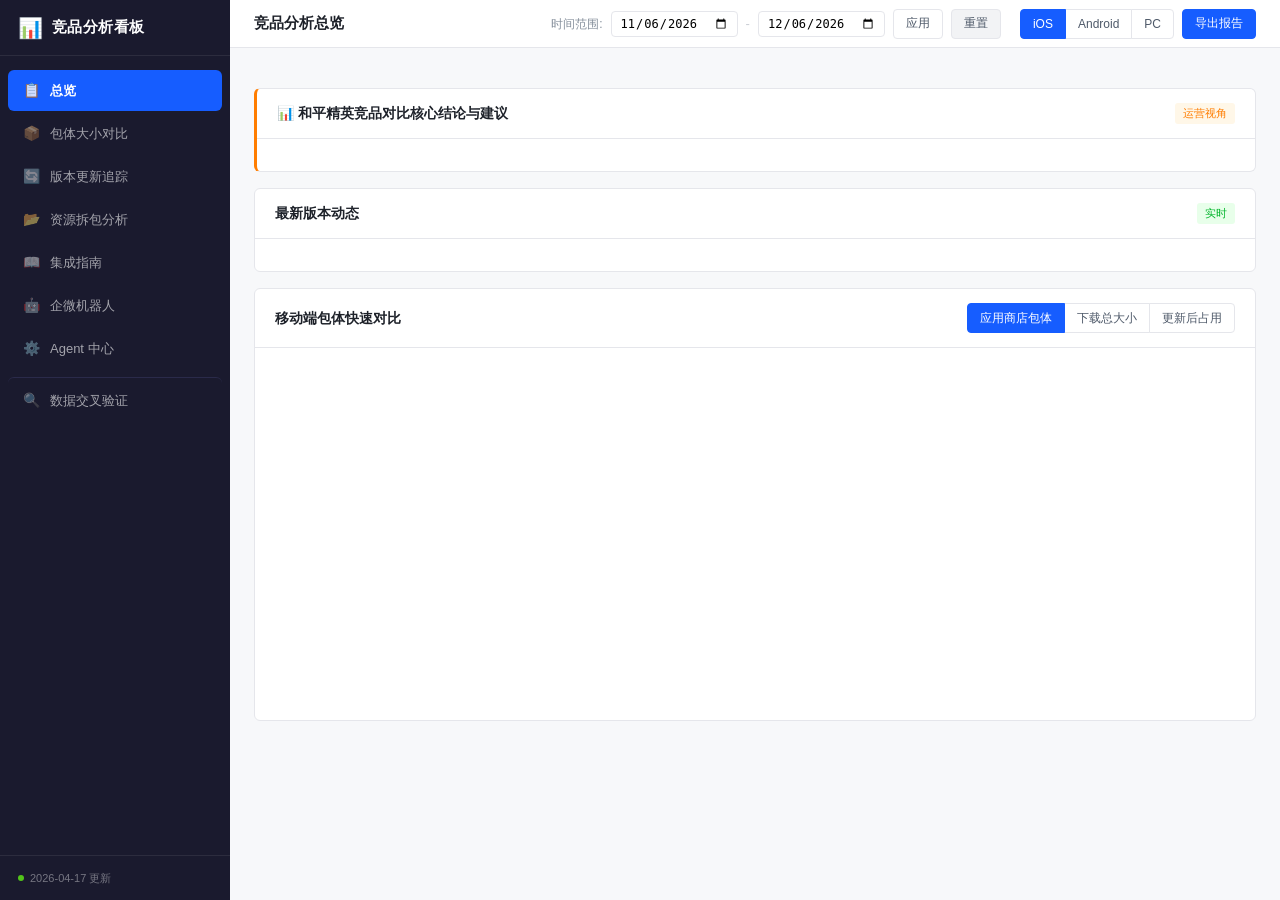
==== dashboard.html @ 41b703c5 "添加备用页面绕过CDN缓存" ====
<!DOCTYPE html>
<html lang="zh-CN">
<head>
  <meta charset="UTF-8">
  <meta name="viewport" content="width=device-width, initial-scale=1.0">
  <title>竞品分析看板 - G-Studio Insight</title>
  <link rel="stylesheet" href="css/style.css">
  <script src="js/chart.umd.min.js"></script>
  <script src="js/chartjs-plugin-datalabels.min.js"></script>
</head>
<body>

<!-- 移动端汉堡菜单按钮 -->
<button class="mobile-menu-btn" id="mobileMenuBtn" aria-label="打开菜单">☰</button>
<div class="mobile-overlay" id="mobileOverlay"></div>

<!-- iOA 验证已禁用- 直接访问模式 -->
<div class="ioa-login-overlay" id="ioaLoginOverlay" style="display:none"></div>

<script>
// iOA 验证已禁用，直接显示看板
(function() {
  document.getElementById('ioaLoginOverlay').style.display = 'none';
  window.handleIOALogout = function() { location.reload(); };
})();
</script>

<aside class="sidebar">
  <div class="sidebar-header"><span class="header-icon">📊</span>竞品分析看板</div>
  <nav class="sidebar-nav" id="sidebarNav">
    <a class="nav-item active" data-section="overview">
      <span class="nav-icon">📋</span>总览
    </a>
    <a class="nav-item" data-section="package-size">
      <span class="nav-icon">📦</span>包体大小对比
    </a>
    <a class="nav-item" data-section="version-updates">
      <span class="nav-icon">🔄</span>版本更新追踪
    </a>
    <!-- 体验服相关模块暂时隐藏 -->
    <a class="nav-item" data-section="test-process" style="display:none">
      <span class="nav-icon">🧪</span>体验服测试流程
    </a>
    <a class="nav-item" data-section="resource-breakdown">
      <span class="nav-icon">📂</span>资源拆包分析
    </a>
    <a class="nav-item" data-section="pk-test-reports" style="display:none">
      <span class="nav-icon">📝</span>和平精英体验服报告
    </a>
    <a class="nav-item" data-section="guide">
      <span class="nav-icon">📖</span>集成指南
    </a>
    <a class="nav-item" data-section="wecom-bot">
      <span class="nav-icon">🤖</span>企微机器人
    </a>
    <a class="nav-item" data-section="agent-panel">
      <span class="nav-icon">⚙️</span>Agent 中心
    </a>
    <a class="nav-item" href="data-verify.html" target="_blank" style="border-top:1px solid #2a2a4a;margin-top:8px;padding-top:12px">
      <span class="nav-icon">🔍</span>数据交叉验证
    </a>
  </nav>
  <div class="sidebar-footer"><span class="dot-live"></span><span id="updateTime">数据加载中</span></div>
</aside>

<div class="main">
  <div class="topbar">
    <div class="topbar-title" id="pageTitle">竞品分析总览</div>
    <div class="topbar-actions">
      <div class="date-filter" id="dateFilter" style="display:flex;align-items:center;gap:8px;margin-right:12px">
        <label style="font-size:12px;color:#86909c">时间范围:</label>
        <input type="date" id="dateStart" style="padding:4px 8px;border:1px solid #e5e6eb;border-radius:4px;font-size:12px">
        <span style="color:#c9cdd4">-</span>
        <input type="date" id="dateEnd" style="padding:4px 8px;border:1px solid #e5e6eb;border-radius:4px;font-size:12px">
        <button class="btn btn-sm" id="btnApplyDate" style="padding:4px 12px;font-size:12px">应用</button>
        <button class="btn btn-sm" id="btnResetDate" style="padding:4px 12px;font-size:12px;background:#f2f3f5;color:#4e5969">重置</button>
      </div>
      <div class="btn-group" id="platformSwitch">
        <button class="btn active" data-p="iOS">iOS</button>
        <button class="btn" data-p="Android">Android</button>
        <button class="btn" data-p="PC">PC</button>
      </div>
      <button class="btn btn-primary" id="btnExport">导出报告</button>
    </div>
  </div>

  <!-- 总览 -->
  <div class="section active" id="sec-overview">
    <div class="stats" id="overviewStats"></div>
    <div class="card card-highlight">
      <div class="card-hd"><h3>📊 和平精英竞品对比核心结论与建议</h3><span class="tag tag-orange">运营视角</span></div>
      <div class="card-bd" id="analysisConclusion"></div>
    </div>
    <div class="card">
      <div class="card-hd"><h3>最新版本动态</h3><span class="tag tag-green">实时</span></div>
      <div class="card-bd" id="timeline"></div>
    </div>
    <div class="card">
      <div class="card-hd">
        <h3>移动端包体快速对比</h3>
        <div class="btn-group" id="overviewChartSwitch">
          <button class="btn active" data-t="appStore">应用商店包体</button>
          <button class="btn" data-t="totalDownload">下载总大小</button>
          <button class="btn" data-t="afterUpdate">更新后占用</button>
        </div>
      </div>
      <div class="card-bd"><div class="chart-box" id="chartOverviewWrap"><canvas id="chartOverview"></canvas></div></div>
    </div>
  </div>

  <!-- 包体大小 -->
  <div class="section" id="sec-package-size">
    <div class="card">
      <div class="card-hd"><h3 id="mobileSizeTitle">iOS 端包体大小对比(GB)</h3></div>
      <div class="card-bd"><div class="chart-box chart-box-lg"><canvas id="chartMobile"></canvas></div></div>
    </div>
    <div class="card">
      <div class="card-hd"><h3>PC 端包体大小对比(GB)</h3></div>
      <div class="card-bd"><div class="chart-box"><canvas id="chartPC"></canvas></div></div>
    </div>
    <div class="card">
      <div class="card-hd"><h3>包体详细数据</h3></div>
      <div class="card-bd no-pad">
        <div style="overflow-x:auto">
          <table class="tbl">
            <thead><tr><th>产品</th><th>版本</th><th>版本号</th><th>平台</th><th>应用商店包体</th><th>自动更新包体</th><th>下载总大小</th><th>系统显示占用</th><th>更新后占用</th></tr></thead>
            <tbody id="pkgTableBody"></tbody>
          </table>
        </div>
      </div>
    </div>
  </div>

  <!-- 版本更新 -->
  <div class="section" id="sec-version-updates">
    <div class="card">
      <div class="card-hd"><h3>版本发布甘特图</h3><span class="tag tag-blue">全产品对比</span></div>
      <div class="card-bd" id="verGanttWrap"></div>
    </div>
    <div class="card">
      <div class="card-hd"><h3>各产品版本更新频率</h3></div>
      <div class="card-bd"><div class="chart-box"><canvas id="chartVerFreq"></canvas></div></div>
    </div>
    <div class="tabs" id="verTabs"></div>
    <div class="card">
      <div class="card-hd"><h3>版本更新详情</h3></div>
      <div class="card-bd" id="verList"></div>
    </div>
  </div>

  <!-- 体验服测试(暂时隐藏) -->
  <div class="section" id="sec-test-process" style="display:none !important">
    <div class="card">
      <div class="card-hd"><h3>各产品体验服/测试安排</h3><span class="tag tag-green">2026年最新</span></div>
      <div class="card-bd"><div class="grid-2" id="testGrid"></div></div>
    </div>
    <div class="card">
      <div class="card-hd"><h3>更新流程对比</h3></div>
      <div class="card-bd"><div class="grid-2" id="flowGrid"></div></div>
    </div>
    <div class="source-footer" id="testSourceFooter"></div>
  </div>

  <!-- 资源拆包 -->
  <div class="section" id="sec-resource-breakdown">
    <div class="tabs" id="resTabs"></div>
    <div class="card-row">
      <div class="card">
        <div class="card-hd"><h3>资源构成占比</h3></div>
        <div class="card-bd"><div class="chart-box"><canvas id="chartPie"></canvas></div></div>
      </div>
      <div class="card">
        <div class="card-hd"><h3>资源大小详情</h3></div>
        <div class="card-bd"><div class="chart-box"><canvas id="chartResBar"></canvas></div></div>
      </div>
    </div>
    <div class="card">
      <div class="card-hd"><h3>资源拆包数据表</h3></div>
      <div class="card-bd no-pad">
        <div style="overflow-x:auto">
          <table class="tbl">
            <thead><tr><th>产品/平台</th><th>资源类型</th><th>大小 (GB)</th><th>占比</th></tr></thead>
            <tbody id="resTableBody"></tbody>
          </table>
        </div>
      </div>
    </div>
    <div class="source-footer">
      <strong>数据来源:</strong>资源拆包数据通过各应用商店下载后在设备端实际测量获取（iOS使用ASTC纹理格式，Android使用ETC2格式，因此同产品不同平台的资源大小存在差异）
      数据刷新周期：双周更新。如需紧急更新，请联系看板管理员。
    </div>
  </div>

  <!-- 和平精英体验服报告(暂时隐藏) -->
  <div class="section" id="sec-pk-test-reports" style="display:none !important">
    <div class="tabs" id="pkReportTabs"></div>
    <div id="pkReportOverview"></div>
    <div class="card">
      <div class="card-hd"><h3>玩法模块评分</h3><span class="tag tag-blue">详细数据</span></div>
      <div class="card-bd" id="pkReportModules"></div>
    </div>
    <div class="card-row">
      <div class="card">
        <div class="card-hd"><h3>模块评分分布</h3></div>
        <div class="card-bd"><div class="chart-box" id="pkChartWrap"><canvas id="chartPkModules"></canvas></div></div>
      </div>
      <div class="card">
        <div class="card-hd"><h3>版本满意度趋势</h3></div>
        <div class="card-bd"><div class="chart-box" id="pkTrendWrap"><canvas id="chartPkTrend"></canvas></div></div>
      </div>
    </div>
    <div class="card">
      <div class="card-hd"><h3>核心发现</h3><span class="tag tag-orange">重点关注</span></div>
      <div class="card-bd" id="pkCoreFindings"></div>
    </div>
    <div class="card">
      <div class="card-hd"><h3>玩家建议</h3><span class="tag tag-green">改进方向</span></div>
      <div class="card-bd" id="pkPlayerSuggestions"></div>
    </div>
    <div class="card">
      <div class="card-hd"><h3>原始报告文件索引</h3><span class="tag tag-purple">引用文件</span></div>
      <div class="card-bd" id="pkFileIndex"></div>
    </div>
  </div>

  <!-- 集成指南 -->
  <div class="section" id="sec-guide">
    <div class="card"><div class="card-hd"><h3>集成指南</h3></div>
      <div class="card-bd" id="guideContent"></div>
    </div>
  </div>

  <!-- 企业微信机器人配置 -->
  <div class="section" id="sec-wecom-bot">
    <div class="card">
      <div class="card-hd"><h3>🤖 企业微信群机器人配置</h3><span class="tag tag-blue">Webhook 推送</span></div>
      <div class="card-bd" id="wecomConfigPanel"></div>
    </div>
    <div class="card">
      <div class="card-hd"><h3>📊 报告预览与手动推送</h3><span class="tag tag-green">即时操作</span></div>
      <div class="card-bd" id="wecomReportPanel"></div>
    </div>
    <div class="card">
      <div class="card-hd"><h3>📋 推送记录</h3></div>
      <div class="card-bd" id="wecomPushLog"></div>
    </div>
  </div>

  <!-- Agent 控制中心 -->
  <div class="section" id="sec-agent-panel">
    <div class="stats" id="agentStats"></div>
    <div class="card">
      <div class="card-hd"><h3>⚙️ Agentic Engine 控制台</h3><span class="tag tag-purple">Autopilot</span></div>
      <div class="card-bd" id="agentControlPanel"></div>
    </div>
    <div class="card">
      <div class="card-hd"><h3>🔔 竞品变更预警</h3><span class="tag tag-red" id="agentAlertCount">0</span></div>
      <div class="card-bd" id="agentAlertPanel"></div>
    </div>
    <div class="card-row">
      <div class="card">
        <div class="card-hd"><h3>📡 采集数据概览</h3><span class="tag tag-blue">App Store + 社区</span></div>
        <div class="card-bd" id="agentCrawlPanel"></div>
      </div>
      <div class="card">
        <div class="card-hd"><h3>🧠 情感分析 & 差异对比</h3><span class="tag tag-green">自动分析</span></div>
        <div class="card-bd" id="agentAnalysisPanel"></div>
      </div>
    </div>
    <div class="card">
      <div class="card-hd"><h3>📋 执行日志</h3></div>
      <div class="card-bd" id="agentLogPanel"></div>
    </div>
  </div>
</div>

<script src="js/data.js?v=20260420a"></script>
<script src="js/app.v2026.js?v=20260420a"></script>
<script>
// 移动端汉堡菜单逻辑
(function() {
  const menuBtn = document.getElementById('mobileMenuBtn');
  const overlay = document.getElementById('mobileOverlay');
  const sidebar = document.querySelector('.sidebar');
  
  function openMenu() {
    sidebar.classList.add('mobile-open');
    overlay.classList.add('active');
    menuBtn.textContent = '☰';
  }
  
  function closeMenu() {
    sidebar.classList.remove('mobile-open');
    overlay.classList.remove('active');
    menuBtn.textContent = '☰';
  }
  
  menuBtn.addEventListener('click', function() {
    if (sidebar.classList.contains('mobile-open')) {
      closeMenu();
    } else {
      openMenu();
    }
  });
  
  overlay.addEventListener('click', closeMenu);
  
  // 点击导航项后自动关闭菜单
  // Vercel deployment trigger 2026-04-17T15:44:00+08:00
  document.querySelectorAll('.nav-item').forEach(function(item) {
    item.addEventListener('click', function() {
      if (window.innerWidth <= 768) {
        closeMenu();
      }
    });
  });
})();
</script>
</body>
</html>
---- css/style.css ----
:root {
  --bg: #f7f8fa;
  --bg-white: #ffffff;
  --text: #1d2129;
  --text-2: #4e5969;
  --text-3: #86909c;
  --border: #e5e6eb;
  --blue: #165dff;
  --blue-light: #e8f3ff;
  --green: #00b42a;
  --green-light: #e8ffea;
  --orange: #ff7d00;
  --orange-light: #fff7e8;
  --red: #f53f3f;
  --red-light: #ffece8;
  --purple: #722ed1;
  --purple-light: #f5e8ff;
  --sidebar-w: 230px;
  --header-h: 48px;
  --radius: 6px;
}

*, *::before, *::after { box-sizing: border-box; margin: 0; padding: 0; }
html { font-size: 13px; }
body {
  font-family: -apple-system, BlinkMacSystemFont, 'PingFang SC', 'Helvetica Neue', 'Microsoft YaHei', sans-serif;
  background: var(--bg);
  color: var(--text);
  line-height: 1.5;
}

/* ===== Sidebar ===== */
.sidebar {
  position: fixed; left: 0; top: 0;
  width: var(--sidebar-w); height: 100vh;
  background: #1a1a2e;
  display: flex; flex-direction: column;
  z-index: 100;
}
.sidebar-header {
  height: 56px;
  display: flex; align-items: center;
  padding: 0 18px;
  font-weight: 700; font-size: 15px;
  color: #fff;
  letter-spacing: 0.5px;
  border-bottom: 1px solid rgba(255,255,255,0.08);
}
.sidebar-header .header-icon { font-size: 20px; margin-right: 8px; }
.sidebar-nav { flex: 1; padding: 12px 8px; overflow-y: auto; }
.nav-item {
  display: flex; align-items: center; gap: 10px;
  padding: 10px 14px; margin: 2px 0;
  border-radius: 6px;
  color: rgba(255,255,255,0.6); text-decoration: none;
  font-size: 13px; cursor: pointer;
  transition: all .2s;
}
.nav-item:hover { background: rgba(255,255,255,0.06); color: rgba(255,255,255,0.85); }
.nav-item.active { background: var(--blue); color: #fff; font-weight: 600; }
.nav-icon { width: 18px; text-align: center; font-size: 14px; opacity: .8; }
.sidebar-footer {
  padding: 14px 18px;
  border-top: 1px solid rgba(255,255,255,0.08);
  font-size: 11px; color: rgba(255,255,255,0.4);
  display: flex; align-items: center; gap: 6px;
}
.dot-live { width: 6px; height: 6px; border-radius: 50%; background: #52c41a; animation: pulse 2s infinite; }
@keyframes pulse { 0%,100%{opacity:1} 50%{opacity:.4} }

/* ===== Main ===== */
.main { margin-left: var(--sidebar-w); min-height: 100vh; }
.topbar {
  height: var(--header-h);
  background: var(--bg-white);
  border-bottom: 1px solid var(--border);
  display: flex; align-items: center; justify-content: space-between;
  padding: 0 24px;
  position: sticky; top: 0; z-index: 50;
}
.topbar-title { font-size: 15px; font-weight: 600; color: var(--text); }
.topbar-actions { display: flex; align-items: center; gap: 8px; }

/* ===== Buttons ===== */
.btn {
  display: inline-flex; align-items: center; gap: 4px;
  padding: 4px 12px; border-radius: 4px;
  font-size: 12px; cursor: pointer;
  border: 1px solid var(--border);
  background: var(--bg-white); color: var(--text-2);
  transition: all .15s; height: 30px;
}
.btn:hover { border-color: var(--blue); color: var(--blue); }
.btn-primary { background: var(--blue); color: #fff; border-color: var(--blue); }
.btn-primary:hover { opacity: 0.85; color: #fff; }
.btn-group { display: flex; }
.btn-group .btn { border-radius: 0; margin-left: -1px; }
.btn-group .btn:first-child { border-radius: 4px 0 0 4px; }
.btn-group .btn:last-child { border-radius: 0 4px 4px 0; }
.btn-group .btn.active { background: var(--blue); color: #fff; border-color: var(--blue); z-index: 1; }

/* ===== Sections ===== */
.section { display: none; padding: 20px 24px; }
.section.active { display: block; }

/* ===== Stats Row (参考DA看板顶部KPI卡片) ===== */
.stats { display: grid; grid-template-columns: repeat(auto-fit, minmax(200px, 1fr)); gap: 12px; margin-bottom: 20px; }
.stat-card {
  background: var(--bg-white); border: 1px solid var(--border);
  border-radius: var(--radius); padding: 16px 20px;
  position: relative; overflow: hidden;
}
.stat-card::after {
  content: ''; position: absolute; top: 0; left: 0;
  width: 3px; height: 100%; background: var(--blue);
}
.stat-card.green::after { background: var(--green); }
.stat-card.orange::after { background: var(--orange); }
.stat-card.red::after { background: var(--red); }
.stat-label { font-size: 12px; color: var(--text-3); margin-bottom: 6px; }
.stat-val { font-size: 24px; font-weight: 700; line-height: 1.2; }
.stat-sub { font-size: 11px; color: var(--text-3); margin-top: 4px; }
.stat-sub .up { color: var(--red); }
.stat-sub .down { color: var(--green); }

/* ===== Card ===== */
.card {
  background: var(--bg-white); border: 1px solid var(--border);
  border-radius: var(--radius); margin-bottom: 16px;
}
.card-hd {
  padding: 14px 20px;
  border-bottom: 1px solid var(--border);
  display: flex; align-items: center; justify-content: space-between;
  flex-wrap: wrap; gap: 8px;
}
.card-hd h3 { font-size: 14px; font-weight: 600; }
.card-bd { padding: 16px 20px; }
.card-bd.no-pad { padding: 0; }
.card-row { display: grid; grid-template-columns: 1fr 1fr; gap: 16px; margin-bottom: 16px; }

/* ===== Chart ===== */
.chart-box { position: relative; height: 340px; }
.chart-box-lg { height: 420px; }
.chart-box-sm { height: 260px; }

/* ===== Table (参考DA看板表格风格) ===== */
.tbl { width: 100%; border-collapse: collapse; font-size: 12px; }
.tbl th {
  text-align: left; padding: 10px 16px;
  background: #fafbfc; color: var(--text-3);
  font-weight: 500; border-bottom: 1px solid var(--border);
  white-space: nowrap; font-size: 11px; text-transform: uppercase; letter-spacing: 0.3px;
}
.tbl td {
  padding: 10px 16px;
  border-bottom: 1px solid #f2f3f5;
}
.tbl tr:hover td { background: #f7f8fa; }
.tbl .em { color: var(--blue); font-weight: 600; }
.tbl-product { display: inline-flex; align-items: center; gap: 8px; }

/* ===== Tags ===== */
.tag {
  display: inline-block; padding: 2px 8px;
  border-radius: 3px; font-size: 11px; font-weight: 500;
}
.tag-blue { background: var(--blue-light); color: var(--blue); }
.tag-green { background: var(--green-light); color: var(--green); }
.tag-orange { background: var(--orange-light); color: var(--orange); }
.tag-red { background: var(--red-light); color: var(--red); }
.tag-purple { background: var(--purple-light); color: var(--purple); }

/* ===== Tabs (游戏选择器) ===== */
.tabs { display: flex; gap: 6px; flex-wrap: wrap; margin-bottom: 14px; }
.tab {
  padding: 6px 14px; border: 1px solid var(--border);
  border-radius: 4px; background: var(--bg-white);
  font-size: 12px; color: var(--text-2); cursor: pointer;
  transition: all .15s;
  display: inline-flex; align-items: center; gap: 6px;
}
.tab:hover { border-color: var(--blue); color: var(--blue); background: var(--blue-light); }
.tab.active { background: var(--blue); color: #fff; border-color: var(--blue); }
.tab.active .game-logo { filter: brightness(10); }

/* ===== Game Logo ===== */
.game-logo { width: 20px; height: 20px; border-radius: 4px; vertical-align: middle; flex-shrink: 0; object-fit: cover; }
.game-logo-sm { width: 16px; height: 16px; }
.game-logo-lg { width: 28px; height: 28px; }
.game-logo-xl { width: 36px; height: 36px; }
.game-logo-fallback {
  display: inline-flex; align-items: center; justify-content: center;
  border-radius: 4px; color: #fff; font-weight: 700;
  vertical-align: middle; flex-shrink: 0; line-height: 1;
}

/* ===== Analysis (总览结论) ===== */
.card-highlight { border-left: 3px solid var(--orange); }
.analysis-grid { display: grid; grid-template-columns: 1fr 1fr; gap: 14px; }
.analysis-block { border-radius: var(--radius); padding: 16px; }
.analysis-danger { background: #fff5f5; border: 1px solid #fde2e2; }
.analysis-warning { background: #fffbe6; border: 1px solid #fff1b8; }
.analysis-info { background: #e8f7ff; border: 1px solid #bae0ff; }
.analysis-success { background: #f0fff4; border: 1px solid #b7eb8f; }
.analysis-header { display: flex; align-items: center; gap: 6px; margin-bottom: 10px; }
.analysis-header h4 { font-size: 13px; font-weight: 600; }
.analysis-icon { font-size: 16px; }
.analysis-body ul { list-style: none; padding: 0; }
.analysis-body li { font-size: 12px; color: var(--text-2); line-height: 1.8; padding: 3px 0 3px 14px; position: relative; }
.analysis-body li::before { content: "•"; position: absolute; left: 0; color: var(--text-3); }
.analysis-body li.highlight { background: rgba(255,255,255,.7); border-radius: 4px; padding: 8px 12px 8px 24px; margin-top: 6px; font-weight: 500; color: var(--text); border-left: 2px solid var(--blue); }
.analysis-body li.highlight::before { left: 12px; color: var(--blue); }

/* ===== Timeline (版本动态，使用竖线时间轴) ===== */
.tl-list { position: relative; padding-left: 24px; }
.tl-list::before {
  content: ''; position: absolute; left: 10px; top: 8px; bottom: 8px;
  width: 2px; background: var(--border);
}
.tl-item {
  position: relative; padding: 12px 0 12px 16px;
}
.tl-item::before {
  content: ''; position: absolute; left: -18px; top: 18px;
  width: 10px; height: 10px; border-radius: 50%;
  background: var(--blue); border: 2px solid #fff;
  box-shadow: 0 0 0 2px var(--border);
}
.tl-item:first-child::before { background: var(--red); box-shadow: 0 0 0 2px var(--red-light); }
.tl-item-inner {
  display: flex; gap: 12px; align-items: flex-start;
  background: var(--bg-white); border: 1px solid var(--border);
  border-radius: var(--radius); padding: 12px 16px;
  transition: box-shadow .15s;
}
.tl-item-inner:hover { box-shadow: 0 2px 8px rgba(0,0,0,.06); }
.tl-logo { flex-shrink: 0; }
.tl-body { flex: 1; min-width: 0; }
.tl-head { display: flex; align-items: center; gap: 8px; margin-bottom: 4px; flex-wrap: wrap; }
.tl-product { font-weight: 600; font-size: 13px; }
.tl-ver { font-size: 11px; color: var(--text-3); background: var(--bg); padding: 1px 6px; border-radius: 3px; }
.tl-date { font-size: 11px; color: var(--text-3); margin-left: auto; }
.tl-desc { font-size: 12px; color: var(--text-2); margin-bottom: 4px; }
.tl-tags { display: flex; flex-wrap: wrap; gap: 4px; margin-top: 4px; }

/* ===== Test Cards ===== */
.grid-2 { display: grid; grid-template-columns: repeat(auto-fill, minmax(360px, 1fr)); gap: 12px; }
.test-card {
  border: 1px solid var(--border); border-radius: var(--radius);
  padding: 16px; background: #fafbfc;
}
.test-card-title { font-weight: 600; font-size: 13px; margin-bottom: 10px; display: flex; align-items: center; gap: 8px; }
.test-card-title .cdot { width: 8px; height: 8px; border-radius: 50%; }
.test-row {
  display: flex; gap: 10px; align-items: flex-start;
  padding: 8px 0; border-bottom: 1px solid #eee;
  font-size: 12px; color: var(--text-2); line-height: 1.6;
}
.test-row:last-child { border: none; }

/* ===== Flow Cards ===== */
.flow-card {
  border: 1px solid var(--border); border-radius: var(--radius);
  padding: 16px; background: #fafbfc;
}
.flow-title { font-weight: 600; font-size: 13px; margin-bottom: 10px; display: flex; align-items: center; gap: 8px; }
.flow-step {
  display: flex; gap: 10px; align-items: flex-start;
  padding: 6px 0; font-size: 12px; color: var(--text-2);
}
.flow-num {
  width: 20px; height: 20px; border-radius: 50%;
  background: var(--blue); color: #fff;
  display: flex; align-items: center; justify-content: center;
  font-size: 11px; font-weight: 600; flex-shrink: 0;
}

/* ===== Version list ===== */
.ver-item {
  display: flex; gap: 12px; padding: 12px 16px; align-items: center;
  border: 1px solid var(--border); border-radius: var(--radius);
  margin-bottom: 8px; background: #fafbfc;
  transition: box-shadow .15s;
}
.ver-item:hover { box-shadow: 0 2px 8px rgba(0,0,0,.04); }
.ver-logo { flex-shrink: 0; }
.ver-badge { font-size: 11px; font-weight: 600; padding: 3px 10px; border-radius: 4px; white-space: nowrap; height: fit-content; }
.ver-name { font-weight: 600; font-size: 13px; }
.ver-meta { font-size: 11px; color: var(--text-3); }

/* ===== Live Test Data ===== */
.live-header { margin-bottom: 12px; display: flex; align-items: center; gap: 8px; }
.live-grid { display: grid; grid-template-columns: repeat(auto-fill, minmax(320px, 1fr)); gap: 10px; margin-bottom: 12px; }
.live-card { background: #fafbfc; border: 1px solid var(--border); border-radius: var(--radius); padding: 14px; }
.live-card-hd { display: flex; align-items: center; gap: 8px; margin-bottom: 8px; font-size: 13px; }
.live-card-links { font-size: 12px; }
.live-link-row { display: flex; align-items: center; gap: 6px; padding: 3px 0; }
.live-link-row a { color: var(--blue); text-decoration: none; word-break: break-all; font-size: 11px; }
.live-link-row a:hover { text-decoration: underline; }
.live-status { margin-top: 6px; font-size: 11px; color: var(--text-3); }
.live-note { background: #f7f8fa; border: 1px solid var(--border); border-radius: var(--radius); padding: 10px 14px; font-size: 12px; color: var(--text-2); line-height: 1.7; }
.live-note code { background: var(--blue-light); color: var(--blue); padding: 1px 4px; border-radius: 3px; font-size: 11px; }
.loading-hint { text-align: center; color: var(--text-3); padding: 20px; font-size: 13px; }

/* ===== Data Source Note ===== */
.data-source-note { font-size: 12px; color: var(--text-2); line-height: 1.7; }
.data-source-note code { background: var(--blue-light); color: var(--blue); padding: 1px 4px; border-radius: 3px; font-size: 11px; }
.source-footer { margin-top: 16px; padding: 12px 16px; background: #f7f8fa; border: 1px solid var(--border); border-radius: var(--radius); font-size: 11px; color: var(--text-3); line-height: 1.7; }
.source-footer a { color: var(--blue); text-decoration: none; }
.source-footer a:hover { text-decoration: underline; }

/* ===== Guide ===== */
.guide-section { margin-bottom: 28px; }
.guide-section h4 { font-size: 14px; font-weight: 600; margin-bottom: 12px; padding-bottom: 6px; border-bottom: 2px solid var(--blue); display: inline-block; }
.guide-step {
  display: flex; gap: 12px; align-items: flex-start;
  padding: 12px; border: 1px solid var(--border);
  border-radius: var(--radius); margin-bottom: 8px; background: #fafbfc;
}
.step-n {
  width: 28px; height: 28px; border-radius: 50%;
  background: var(--blue); color: #fff;
  display: flex; align-items: center; justify-content: center;
  font-weight: 700; font-size: 13px; flex-shrink: 0;
}
.step-body h5 { font-size: 13px; margin-bottom: 4px; }
.step-body p { font-size: 12px; color: var(--text-2); line-height: 1.7; }
.step-body code { background: var(--blue-light); color: var(--blue); padding: 1px 4px; border-radius: 3px; font-size: 11px; }
.guide-features { display: grid; grid-template-columns: repeat(auto-fit, minmax(180px, 1fr)); gap: 10px; }
.feat-card {
  padding: 14px; border: 1px solid var(--border);
  border-radius: var(--radius); text-align: center; background: #fafbfc;
}
.feat-card .ico { font-size: 26px; margin-bottom: 6px; }
.feat-card h5 { font-size: 13px; margin-bottom: 4px; }
.feat-card p { font-size: 11px; color: var(--text-2); }
pre.code-block {
  background: #f7f8fa; border: 1px solid var(--border);
  border-radius: var(--radius); padding: 14px; font-size: 12px;
  line-height: 1.7; overflow-x: auto; color: var(--text-2);
}

/* ===== Version Chart (甘特图风格) ===== */
.ver-gantt { overflow-x: auto; }
.ver-gantt-table { width: 100%; border-collapse: collapse; min-width: 800px; }
.ver-gantt-table th { padding: 6px 8px; font-size: 11px; color: var(--text-3); font-weight: 500; background: #fafbfc; border-bottom: 1px solid var(--border); text-align: center; }
.ver-gantt-table td { padding: 8px; border-bottom: 1px solid #f2f3f5; font-size: 12px; }
.ver-gantt-table .game-cell { white-space: nowrap; display: flex; align-items: center; gap: 6px; font-weight: 500; }
.ver-dot {
  display: inline-flex; align-items: center; justify-content: center;
  padding: 2px 8px; border-radius: 3px; font-size: 10px; font-weight: 600;
  color: #fff; white-space: nowrap; cursor: default;
  transition: transform .15s;
}
.ver-dot:hover { transform: scale(1.08); }
.ver-dot-empty { background: transparent; }

/* ===== Mobile Menu Button ===== */
.mobile-menu-btn {
  display: none;
  position: fixed;
  top: 8px; left: 8px;
  z-index: 200;
  width: 40px; height: 40px;
  border: none; border-radius: 8px;
  background: #1a1a2e;
  color: #fff;
  font-size: 20px;
  cursor: pointer;
  box-shadow: 0 2px 8px rgba(0,0,0,0.3);
  align-items: center; justify-content: center;
  transition: transform .2s;
}
.mobile-menu-btn:active { transform: scale(0.92); }

.mobile-overlay {
  display: none;
  position: fixed; top: 0; left: 0; right: 0; bottom: 0;
  background: rgba(0,0,0,0.5);
  z-index: 99;
  opacity: 0;
  transition: opacity .3s;
}
.mobile-overlay.active { display: block; opacity: 1; }

/* ===== Responsive ===== */
@media (max-width: 768px) {
  .mobile-menu-btn { display: flex; }
  .sidebar {
    display: flex !important;
    transform: translateX(-100%);
    transition: transform .3s ease;
    z-index: 150;
  }
  .sidebar.mobile-open { transform: translateX(0); }
  .main { margin-left: 0; }
  .topbar {
    flex-direction: column;
    align-items: flex-start;
    padding: 12px 12px 8px 56px;
    gap: 8px;
    min-height: auto;
  }
  .topbar-title { font-size: 15px; }
  .topbar-actions {
    width: 100%;
    flex-wrap: wrap;
    gap: 6px;
    justify-content: flex-start;
    padding-left: 0;
  }
  .date-filter {
    width: 100%;
    flex-wrap: wrap !important;
    gap: 4px !important;
    margin-right: 0 !important;
  }
  .date-filter input[type="date"] {
    flex: 1; min-width: 100px;
    font-size: 11px !important; padding: 3px 4px !important;
  }
  .date-filter label { display: none; }
  .btn-group { flex-wrap: wrap; }
  .btn-group .btn { font-size: 11px; padding: 4px 8px; }
  #btnExport { font-size: 11px; padding: 4px 10px; }
  .card-row { grid-template-columns: 1fr; }
  .grid-2 { grid-template-columns: 1fr; }
  .analysis-grid { grid-template-columns: 1fr; }
  .live-grid { grid-template-columns: 1fr; }
  .stats { grid-template-columns: 1fr 1fr; gap: 8px; }
  .chart-box, .chart-box-lg { min-height: 200px; max-height: 300px; }
  .tbl { font-size: 11px; }
  .tbl th, .tbl td { padding: 6px 8px; white-space: nowrap; }
  .card { margin-bottom: 10px; }
  .card-hd { flex-direction: column; align-items: flex-start; gap: 4px; }
  .card-hd h3 { font-size: 13px; }
  .ver-gantt { overflow-x: auto; }
  .section { padding: 8px; }
}

::-webkit-scrollbar { width: 5px; height: 5px; }
::-webkit-scrollbar-thumb { background: #d0d0d0; border-radius: 3px; }
::-webkit-scrollbar-thumb:hover { background: #b0b0b0; }

/* ===== iOA Login Overlay ===== */
.ioa-login-overlay {
  position: fixed; top: 0; left: 0; right: 0; bottom: 0;
  background: linear-gradient(135deg, #1a1a2e 0%, #16213e 50%, #0f3460 100%);
  display: flex; align-items: center; justify-content: center;
  z-index: 9999;
}
.ioa-login-card {
  background: #fff; border-radius: 12px;
  padding: 40px 36px; width: 460px; max-width: 90vw;
  box-shadow: 0 20px 60px rgba(0,0,0,0.3);
  text-align: center;
}
.ioa-logo { margin-bottom: 16px; }
.ioa-title { font-size: 22px; font-weight: 700; color: #1d2129; margin-bottom: 4px; }
.ioa-subtitle { font-size: 13px; color: #86909c; margin-bottom: 24px; }

/* 自动检测状态 */
.ioa-auto-detect { padding: 30px 0 10px; }
.ioa-detect-spinner {
  width: 40px; height: 40px; border: 3px solid #e5e6eb;
  border-top-color: #165dff; border-radius: 50%;
  animation: spin 0.8s linear infinite;
  margin: 0 auto 16px;
}
.ioa-detect-text { font-size: 14px; color: #1d2129; font-weight: 500; margin-bottom: 4px; }
.ioa-detect-sub { font-size: 12px; color: #86909c; }

/* 一键快速登录 */
.ioa-quick-login { padding: 10px 0; }
.ioa-user-avatar {
  width: 56px; height: 56px; border-radius: 50%;
  background: linear-gradient(135deg, #165dff, #722ed1);
  color: #fff; font-size: 24px; font-weight: 700;
  display: flex; align-items: center; justify-content: center;
  margin: 0 auto 12px;
  box-shadow: 0 4px 12px rgba(22,93,255,0.3);
}
.ioa-detected-name { font-size: 14px; color: #1d2129; margin-bottom: 4px; }
.ioa-detected-name strong { color: #165dff; }
.ioa-detected-dept { font-size: 11px; color: #86909c; margin-bottom: 16px; line-height: 1.6; }
.ioa-btn-quick {
  background: linear-gradient(135deg, #165dff, #0e4bd6);
  padding: 13px; font-size: 15px;
  box-shadow: 0 4px 14px rgba(22,93,255,0.35);
}
.ioa-btn-quick:hover {
  background: linear-gradient(135deg, #0e4bd6, #0a3bab);
  box-shadow: 0 6px 20px rgba(22,93,255,0.45);
  transform: translateY(-1px);
}
.ioa-org-badge {
  margin-top: 14px; padding: 8px 14px;
  border-radius: 6px; font-size: 12px;
  display: flex; align-items: center; gap: 6px;
  justify-content: center;
}
.ioa-org-badge.ioa-org-pass { background: #f0fff4; color: #00b42a; border: 1px solid #b7eb8f; }
.ioa-org-badge.ioa-org-fail { background: #fff5f5; color: #f53f3f; border: 1px solid #fde2e2; }
.ioa-org-check { font-size: 14px; font-weight: 700; }
.ioa-org-x { font-size: 14px; font-weight: 700; }

/* 手动登录降级 */
.ioa-fallback-hint {
  font-size: 12px; color: #ff7d00; background: #fff7e8;
  border: 1px solid #ffe1a8; border-radius: 6px;
  padding: 8px 12px; margin-bottom: 16px; text-align: left;
}
.ioa-field { text-align: left; margin-bottom: 16px; }
.ioa-field label { display: block; font-size: 12px; color: #4e5969; margin-bottom: 6px; font-weight: 500; }
.ioa-field input {
  width: 100%; padding: 10px 14px; border: 1px solid #e5e6eb;
  border-radius: 6px; font-size: 13px; color: #1d2129;
  transition: border-color .2s;
  outline: none; box-sizing: border-box;
}
.ioa-field input:focus { border-color: #165dff; box-shadow: 0 0 0 3px rgba(22,93,255,0.1); }
.ioa-field input::placeholder { color: #c9cdd4; }
.ioa-error { color: #f53f3f; font-size: 12px; min-height: 18px; margin-bottom: 8px; text-align: left; }
.ioa-btn {
  width: 100%; padding: 11px; border: none; border-radius: 6px;
  background: #165dff; color: #fff; font-size: 14px; font-weight: 600;
  cursor: pointer; transition: all .2s;
  display: flex; align-items: center; justify-content: center; gap: 8px;
}
.ioa-btn:hover { background: #0e4bd6; }
.ioa-btn:active { background: #0a3bab; }
.ioa-btn-link {
  background: none; border: none; color: #165dff; cursor: pointer;
  font-size: 12px; padding: 8px; margin-top: 8px;
  text-decoration: underline; width: 100%;
}
.ioa-btn-link:hover { color: #0e4bd6; }
.ioa-spinner {
  width: 16px; height: 16px; border: 2px solid rgba(255,255,255,0.3);
  border-top-color: #fff; border-radius: 50%;
  animation: spin 0.6s linear infinite;
}
@keyframes spin { to { transform: rotate(360deg); } }

/* 权限拒绝 */
.ioa-denied { padding: 10px 0; }
.ioa-denied-icon { font-size: 48px; margin-bottom: 12px; }
.ioa-denied h3 { font-size: 16px; color: #f53f3f; margin-bottom: 8px; }
.ioa-denied-msg { font-size: 13px; color: #4e5969; margin-bottom: 16px; }
.ioa-denied-detail { text-align: left; }
.ioa-org-table { width: 100%; border-collapse: collapse; font-size: 12px; }
.ioa-org-table th {
  text-align: left; padding: 6px 10px; background: #fafbfc;
  color: #86909c; font-weight: 500; border-bottom: 1px solid #e5e6eb;
  font-size: 11px;
}
.ioa-org-table td {
  padding: 6px 10px; border-bottom: 1px solid #f2f3f5; font-size: 12px;
}

/* 提示区域 */
.ioa-hint {
  margin-top: 20px; padding: 14px; background: #f7f8fa;
  border-radius: 6px; text-align: left;
}
.ioa-hint p { font-size: 11px; color: #86909c; line-height: 1.8; margin: 0; }
.ioa-hint code {
  background: #e8f3ff; color: #165dff; padding: 1px 6px;
  border-radius: 3px; font-size: 11px; font-family: monospace;
}

/* 成功状态 */
.ioa-success { padding: 30px 0; }
.ioa-check {
  width: 60px; height: 60px; border-radius: 50%;
  background: #00b42a; color: #fff; font-size: 30px;
  display: flex; align-items: center; justify-content: center;
  margin: 0 auto 16px;
  animation: scaleIn 0.3s ease;
}
@keyframes scaleIn { from { transform: scale(0); } to { transform: scale(1); } }
.ioa-success p { font-size: 14px; color: #4e5969; }

/* ===== 和平精英体验服报告 ===== */
.pk-report-stats { margin-bottom: 16px; }
.pk-score-max { font-size: 14px; color: var(--text-3); font-weight: 400; }
.pk-trend-val { font-size: 16px; }
.pk-sample-val { font-size: 22px; }

.pk-module-grid {
  display: grid;
  grid-template-columns: repeat(auto-fill, minmax(320px, 1fr));
  gap: 10px;
}
.pk-module-card {
  border: 1px solid var(--border);
  border-radius: var(--radius);
  padding: 14px;
  background: #fafbfc;
  transition: box-shadow .15s;
}
.pk-module-card:hover { box-shadow: 0 2px 8px rgba(0,0,0,.06); }
.pk-module-head {
  display: flex;
  justify-content: space-between;
  align-items: center;
  margin-bottom: 8px;
}
.pk-module-name { font-size: 13px; font-weight: 600; color: var(--text); }
.pk-module-score { font-size: 18px; font-weight: 700; }
.pk-module-bar-wrap {
  height: 6px;
  background: #f2f3f5;
  border-radius: 3px;
  overflow: hidden;
  margin-bottom: 8px;
}
.pk-module-bar {
  height: 100%;
  border-radius: 3px;
  transition: width .4s ease;
}
.pk-module-meta {
  display: flex;
  gap: 10px;
  margin-bottom: 6px;
}
.pk-module-sat {
  font-size: 11px;
  color: var(--text-3);
  background: var(--bg);
  padding: 2px 8px;
  border-radius: 3px;
}
.pk-module-highlight {
  font-size: 11px;
  color: var(--text-2);
  line-height: 1.6;
}

/* Findings */
.pk-findings-list { display: flex; flex-direction: column; gap: 8px; }
.pk-finding-item {
  display: flex;
  gap: 10px;
  align-items: flex-start;
  padding: 10px 14px;
  border-radius: var(--radius);
  background: #fafbfc;
  border: 1px solid var(--border);
  font-size: 12px;
  color: var(--text-2);
  line-height: 1.7;
}
.pk-finding-warn { background: #fff7e8; border-color: #ffe1a8; }
.pk-finding-num {
  min-width: 22px; height: 22px;
  border-radius: 50%;
  background: var(--blue);
  color: #fff;
  display: flex;
  align-items: center;
  justify-content: center;
  font-size: 11px;
  font-weight: 600;
  flex-shrink: 0;
}
.pk-finding-warn .pk-finding-num { background: var(--orange); }
.pk-finding-text { flex: 1; }

/* Suggestions */
.pk-suggest-list { display: flex; flex-direction: column; gap: 8px; }
.pk-suggest-item {
  display: flex;
  gap: 10px;
  align-items: flex-start;
  padding: 10px 14px;
  border-radius: var(--radius);
  background: #f0fff4;
  border: 1px solid #b7eb8f;
  font-size: 12px;
  color: var(--text-2);
  line-height: 1.7;
}
.pk-suggest-icon { font-size: 16px; flex-shrink: 0; }
.pk-suggest-text { flex: 1; }

/* File Index */
.pk-file-list { display: flex; flex-direction: column; gap: 6px; }
.pk-file-item {
  display: flex;
  gap: 10px;
  align-items: center;
  padding: 10px 14px;
  border-radius: var(--radius);
  background: #fafbfc;
  border: 1px solid var(--border);
  transition: background .15s;
}
.pk-file-item:hover { background: var(--blue-light); }
.pk-file-icon { font-size: 16px; flex-shrink: 0; }
.pk-file-info { display: flex; flex-direction: column; gap: 2px; min-width: 0; }
.pk-file-name { font-size: 13px; font-weight: 600; color: var(--text); }
.pk-file-path { font-size: 11px; color: var(--text-3); word-break: break-all; }

@media (max-width: 768px) {
  .pk-module-grid { grid-template-columns: 1fr; }
}

/* ===== 自动刷新指示器 ===== */
.auto-refresh-badge {
  display: inline-flex;
  align-items: center;
  gap: 4px;
  margin-left: auto;
  font-size: 10px;
  color: rgba(255,255,255,0.45);
  padding: 2px 8px;
  border-radius: 3px;
  background: rgba(255,255,255,0.06);
  cursor: default;
}
.dot-refresh {
  width: 6px; height: 6px;
  border-radius: 50%;
  background: #52c41a;
  animation: pulse 2s infinite;
}

/* 数据更新 Toast */
.refresh-toast {
  position: fixed;
  top: 20px;
  left: 50%;
  transform: translateX(-50%) translateY(-60px);
  background: #1a1a2e;
  color: #fff;
  padding: 12px 24px;
  border-radius: 8px;
  font-size: 13px;
  font-weight: 500;
  display: flex;
  align-items: center;
  gap: 8px;
  box-shadow: 0 8px 24px rgba(0,0,0,0.3);
  z-index: 10000;
  opacity: 0;
  transition: all 0.4s cubic-bezier(0.34, 1.56, 0.64, 1);
}
.refresh-toast.show {
  transform: translateX(-50%) translateY(0);
  opacity: 1;
}
.refresh-toast-icon { font-size: 16px; animation: spin 1s linear infinite; }

/* ===== 企业微信机器人配置页 ===== */
.wc-notice { display: flex; gap: 12px; padding: 16px; border-radius: var(--radius); align-items: flex-start; }
.wc-notice-warn { background: #fff7e8; border: 1px solid #ffe1a8; }
.wc-notice-err { background: #fff5f5; border: 1px solid #ffccc7; }
.wc-notice-icon { font-size: 20px; flex-shrink: 0; }
.wc-notice p { font-size: 12px; color: var(--text-2); margin-top: 4px; }

.wc-status-bar {
  display: flex; align-items: center; justify-content: space-between;
  padding: 14px 16px; background: #fafbfc; border-radius: var(--radius);
  border: 1px solid var(--border); margin-bottom: 16px; flex-wrap: wrap; gap: 10px;
}
.wc-status { display: flex; align-items: center; gap: 6px; font-size: 13px; font-weight: 600; }
.wc-status-dot { width: 8px; height: 8px; border-radius: 50%; }
.wc-status-on .wc-status-dot { background: #52c41a; box-shadow: 0 0 6px rgba(82,196,26,0.4); }
.wc-status-off .wc-status-dot { background: #d9d9d9; }
.wc-status-on { color: #52c41a; }
.wc-status-off { color: #999; }
.wc-meta { display: flex; gap: 16px; font-size: 11px; color: var(--text-3); flex-wrap: wrap; }
.wc-meta strong { color: var(--text); }

.wc-section { margin-bottom: 20px; }
.wc-section h4 { font-size: 13px; font-weight: 600; margin-bottom: 10px; color: var(--text); }

.wc-webhook-list { display: flex; flex-direction: column; gap: 8px; }
.wc-webhook-row {
  display: flex; align-items: center; gap: 10px;
  padding: 10px 14px; background: #fafbfc; border: 1px solid var(--border);
  border-radius: var(--radius); flex-wrap: wrap;
}
.wc-webhook-name { font-size: 13px; font-weight: 600; color: var(--text); min-width: 80px; }
.wc-webhook-key { font-size: 11px; color: var(--text-3); background: var(--bg); padding: 2px 8px; border-radius: 3px; flex: 1; min-width: 200px; }
.wc-empty { padding: 20px; text-align: center; color: var(--text-3); font-size: 12px; }

.btn-sm { padding: 4px 10px; font-size: 11px; border-radius: 4px; }

.wc-form { display: flex; flex-direction: column; gap: 12px; }
.wc-form-row { display: flex; flex-direction: column; gap: 4px; }
.wc-form-row label { font-size: 12px; font-weight: 500; color: var(--text-2); }
.wc-input {
  padding: 8px 12px; border: 1px solid var(--border); border-radius: var(--radius);
  font-size: 13px; outline: none; transition: border-color .2s;
}
.wc-input:focus { border-color: var(--blue); box-shadow: 0 0 0 2px rgba(22,93,255,0.1); }
.wc-select {
  padding: 8px 12px; border: 1px solid var(--border); border-radius: var(--radius);
  font-size: 13px; outline: none; background: #fff; cursor: pointer;
}
.wc-form-inline { flex-direction: row; gap: 16px; flex-wrap: wrap; }
.wc-form-inline > div { flex: 1; min-width: 200px; display: flex; flex-direction: column; gap: 4px; }
.wc-checkbox { display: flex; align-items: center; gap: 6px; font-size: 12px; color: var(--text-2); cursor: pointer; }
.wc-checkbox input { cursor: pointer; }
.wc-form-actions { display: flex; gap: 8px; padding-top: 4px; }

.wc-help { display: flex; flex-direction: column; gap: 8px; }
.wc-help-step {
  display: flex; gap: 10px; align-items: flex-start;
  font-size: 12px; color: var(--text-2); line-height: 1.6;
}
.wc-help-num {
  min-width: 22px; height: 22px; border-radius: 50%;
  background: var(--blue); color: #fff; display: flex;
  align-items: center; justify-content: center;
  font-size: 11px; font-weight: 600; flex-shrink: 0;
}

/* 报告预览 & 推送 */
.wc-report-actions { display: flex; justify-content: space-between; align-items: center; flex-wrap: wrap; gap: 10px; margin-bottom: 12px; }
.wc-report-type-selector { display: flex; gap: 6px; }
.wc-report-btn.active { background: var(--blue); color: #fff; }
.wc-report-btns { display: flex; gap: 6px; }

.wc-report-preview {
  max-height: 500px; overflow-y: auto;
  border: 1px solid var(--border); border-radius: var(--radius);
}
.wc-preview-header {
  display: flex; justify-content: space-between; align-items: center;
  padding: 8px 14px; background: #fafbfc; border-bottom: 1px solid var(--border);
  font-size: 12px; font-weight: 600; color: var(--text-2);
}
.wc-preview-size { font-size: 11px; color: var(--text-3); font-weight: 400; }
.wc-preview-body {
  padding: 16px; font-size: 12px; color: var(--text); line-height: 1.8;
}
.wc-preview-body h2 { font-size: 16px; margin: 12px 0 8px; }
.wc-preview-body h3 { font-size: 14px; margin: 10px 0 6px; }
.wc-preview-body h4 { font-size: 13px; margin: 8px 0 4px; }
.wc-preview-body blockquote { padding: 4px 12px; border-left: 3px solid var(--blue); color: var(--text-3); margin: 6px 0; }
.wc-preview-body code { background: #f2f3f5; padding: 1px 5px; border-radius: 3px; font-size: 11px; }
.wc-preview-body li { margin-left: 16px; }
.wc-preview-body hr { border: none; border-top: 1px solid var(--border); margin: 12px 0; }
.wc-preview-body td { padding: 4px 8px; border-bottom: 1px solid #f2f3f5; font-size: 11px; }

/* 推送记录 */
.wc-log-summary { display: grid; grid-template-columns: repeat(auto-fill, minmax(180px, 1fr)); gap: 10px; }
.wc-log-item {
  display: flex; justify-content: space-between; align-items: center;
  padding: 10px 14px; background: #fafbfc; border: 1px solid var(--border);
  border-radius: var(--radius); font-size: 12px;
}
.wc-log-label { color: var(--text-3); }
.wc-log-val { font-weight: 600; color: var(--text); }

@media (max-width: 768px) {
  .wc-status-bar { flex-direction: column; align-items: flex-start; }
  .wc-form-inline { flex-direction: column; }
  .wc-report-actions { flex-direction: column; }
}

/* ===== Agent 控制中心 ===== */
.ag-pipeline { margin-bottom: 20px; }
.ag-pipeline h4 { font-size: 13px; font-weight: 600; margin-bottom: 12px; color: var(--text); }
.ag-pipeline-steps {
  display: flex; align-items: flex-start; gap: 4px; flex-wrap: wrap;
  padding: 16px; background: #fafbfc; border: 1px solid var(--border); border-radius: var(--radius);
}
.ag-step {
  flex: 1; min-width: 100px; text-align: center; padding: 10px 6px;
  border-radius: var(--radius); background: #fff; border: 1px solid var(--border);
  transition: all .2s;
}
.ag-step-ok { border-color: var(--green); background: var(--green-light); }
.ag-step-fail { border-color: var(--red); background: var(--red-light); }
.ag-step-num { font-size: 10px; font-weight: 700; color: var(--text-3); margin-bottom: 4px; }
.ag-step-title { font-size: 11px; font-weight: 600; color: var(--text); margin-bottom: 2px; }
.ag-step-desc { font-size: 9px; color: var(--text-3); line-height: 1.4; }
.ag-step-status { font-size: 14px; margin-top: 4px; }
.ag-arrow { color: var(--text-3); font-size: 16px; align-self: center; flex-shrink: 0; }

.ag-actions { display: flex; gap: 8px; margin-bottom: 20px; flex-wrap: wrap; }
.ag-run-btn { font-size: 13px; padding: 8px 20px; height: auto; }

.ag-config-section { margin-top: 20px; }
.ag-config-section h4 { font-size: 13px; font-weight: 600; margin-bottom: 10px; }

.ag-running {
  display: flex; align-items: center; gap: 10px; padding: 12px 16px;
  background: var(--blue-light); border: 1px solid var(--blue); border-radius: var(--radius);
  font-size: 12px; color: var(--blue); margin-top: 12px;
}

/* 预警列表 */
.ag-alert-actions { display: flex; justify-content: space-between; align-items: center; margin-bottom: 10px; }
.ag-alert-summary { font-size: 12px; color: var(--text-3); }
.ag-alert-list { display: flex; flex-direction: column; gap: 8px; }
.ag-alert-item {
  display: flex; gap: 10px; align-items: flex-start;
  padding: 12px 14px; border-radius: var(--radius); border: 1px solid var(--border);
  font-size: 12px; background: #fafbfc;
}
.ag-alert-high { background: #fff5f5; border-color: #ffccc7; }
.ag-alert-medium { background: #fff7e8; border-color: #ffe1a8; }
.ag-alert-sev { font-size: 14px; flex-shrink: 0; }
.ag-alert-body { flex: 1; min-width: 0; }
.ag-alert-title { font-weight: 600; color: var(--text); margin-bottom: 2px; }
.ag-alert-detail { color: var(--text-2); }
.ag-alert-notes { font-size: 11px; color: var(--text-3); margin-top: 4px; font-style: italic; }
.ag-alert-time { font-size: 10px; color: var(--text-3); white-space: nowrap; flex-shrink: 0; }

/* 采集数据 */
.ag-crawl-meta { display: flex; gap: 16px; font-size: 11px; color: var(--text-3); margin-bottom: 12px; flex-wrap: wrap; }
.ag-crawl-meta strong { color: var(--text); }
.ag-crawl-grid { display: grid; grid-template-columns: repeat(auto-fill, minmax(220px, 1fr)); gap: 10px; }
.ag-crawl-card {
  border: 1px solid var(--border); border-radius: var(--radius); padding: 12px;
  background: #fafbfc; font-size: 12px;
}
.ag-crawl-ours { border-color: var(--orange); background: #fffbe6; }
.ag-crawl-card-hd { display: flex; align-items: center; gap: 6px; margin-bottom: 8px; font-size: 13px; }
.ag-crawl-row { display: flex; justify-content: space-between; padding: 3px 0; font-size: 11px; color: var(--text-2); }
.ag-crawl-row strong { color: var(--text); }
.ag-crawl-topics { margin-top: 6px; display: flex; flex-wrap: wrap; gap: 3px; }

/* 分析面板 */
.ag-warnings, .ag-highlights { display: flex; flex-direction: column; gap: 6px; margin-bottom: 8px; }
.ag-warning-item, .ag-highlight-item {
  display: flex; gap: 6px; align-items: flex-start;
  font-size: 11px; color: var(--text-2); line-height: 1.6;
  padding: 6px 10px; border-radius: 4px;
}
.ag-warning-item { background: #fff7e8; }
.ag-highlight-item { background: #f0fff4; }

.ag-findings { display: flex; flex-direction: column; gap: 6px; }
.ag-finding-item {
  padding: 8px 12px; border-radius: 4px; font-size: 11px;
  color: var(--text-2); line-height: 1.6; background: #fafbfc; border: 1px solid var(--border);
}
.ag-finding-high { border-color: #ffccc7; background: #fff5f5; }
.ag-finding-warn { border-color: #ffe1a8; background: #fff7e8; }
.ag-finding-info { border-color: #bae0ff; background: #e8f7ff; }
.ag-finding-suggest { margin-top: 4px; font-size: 10px; color: var(--blue); font-weight: 500; }

.ag-ranking { display: flex; flex-direction: column; gap: 4px; }
.ag-rank-item {
  display: flex; align-items: center; gap: 8px; padding: 6px 10px;
  font-size: 12px; border-radius: 4px; background: #fafbfc;
}
.ag-rank-ours { background: #fffbe6; border: 1px solid #ffe1a8; }
.ag-rank-num { font-size: 14px; min-width: 24px; text-align: center; }
.ag-rank-name { font-weight: 600; color: var(--text); min-width: 80px; }
.ag-rank-score { font-size: 11px; color: var(--text-3); }

/* 日志列表 */
.ag-log-list { display: flex; flex-direction: column; gap: 6px; }
.ag-log-item {
  display: flex; align-items: center; gap: 10px; flex-wrap: wrap;
  padding: 8px 12px; font-size: 11px; background: #fafbfc;
  border: 1px solid var(--border); border-radius: 4px;
}
.ag-log-fail { background: #fff5f5; border-color: #ffccc7; }
.ag-log-time { color: var(--text-3); min-width: 140px; }
.ag-log-status { font-size: 13px; }
.ag-log-type { font-weight: 500; color: var(--text); }
.ag-log-duration { color: var(--text-3); }
.ag-log-alerts { color: var(--orange); font-weight: 500; }
.ag-log-steps { display: flex; gap: 3px; flex-wrap: wrap; }

@media (max-width: 768px) {
  .ag-pipeline-steps { flex-direction: column; }
  .ag-arrow { transform: rotate(90deg); align-self: center; }
  .ag-crawl-grid { grid-template-columns: 1fr; }
}
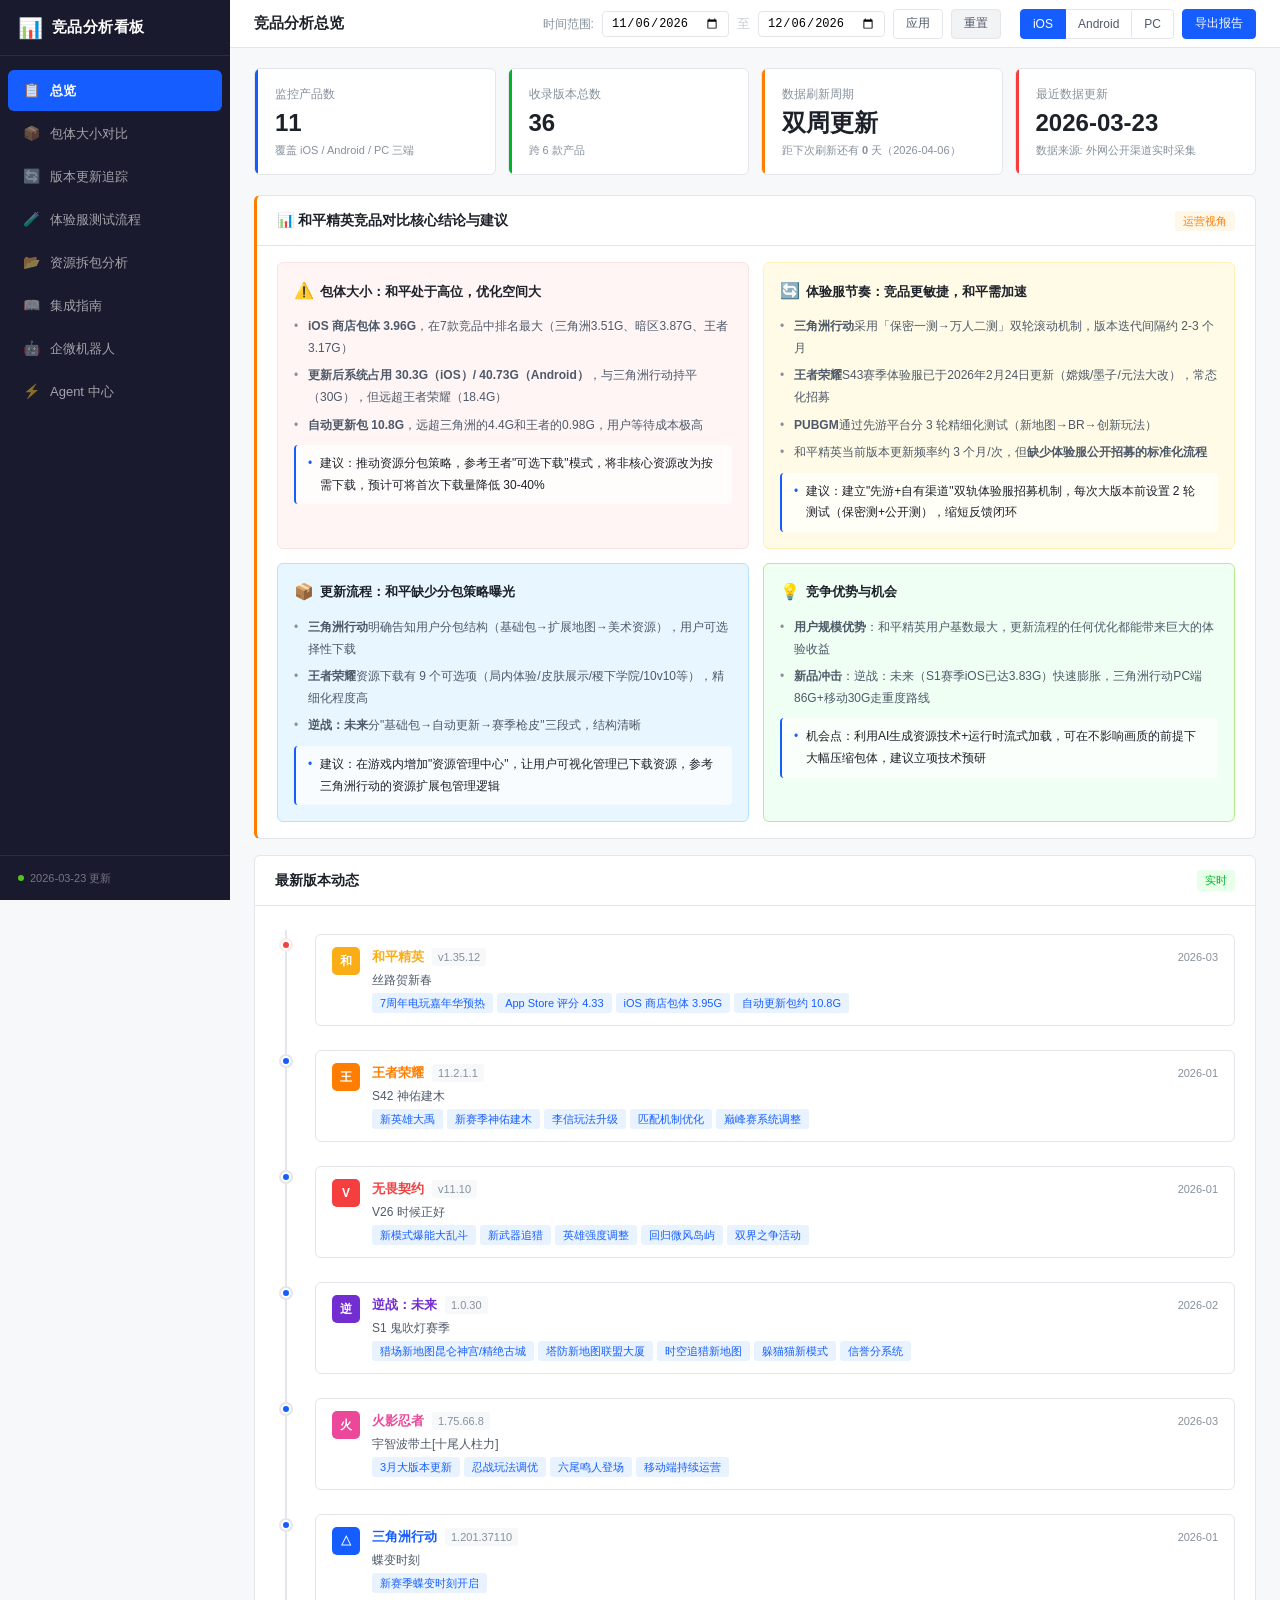
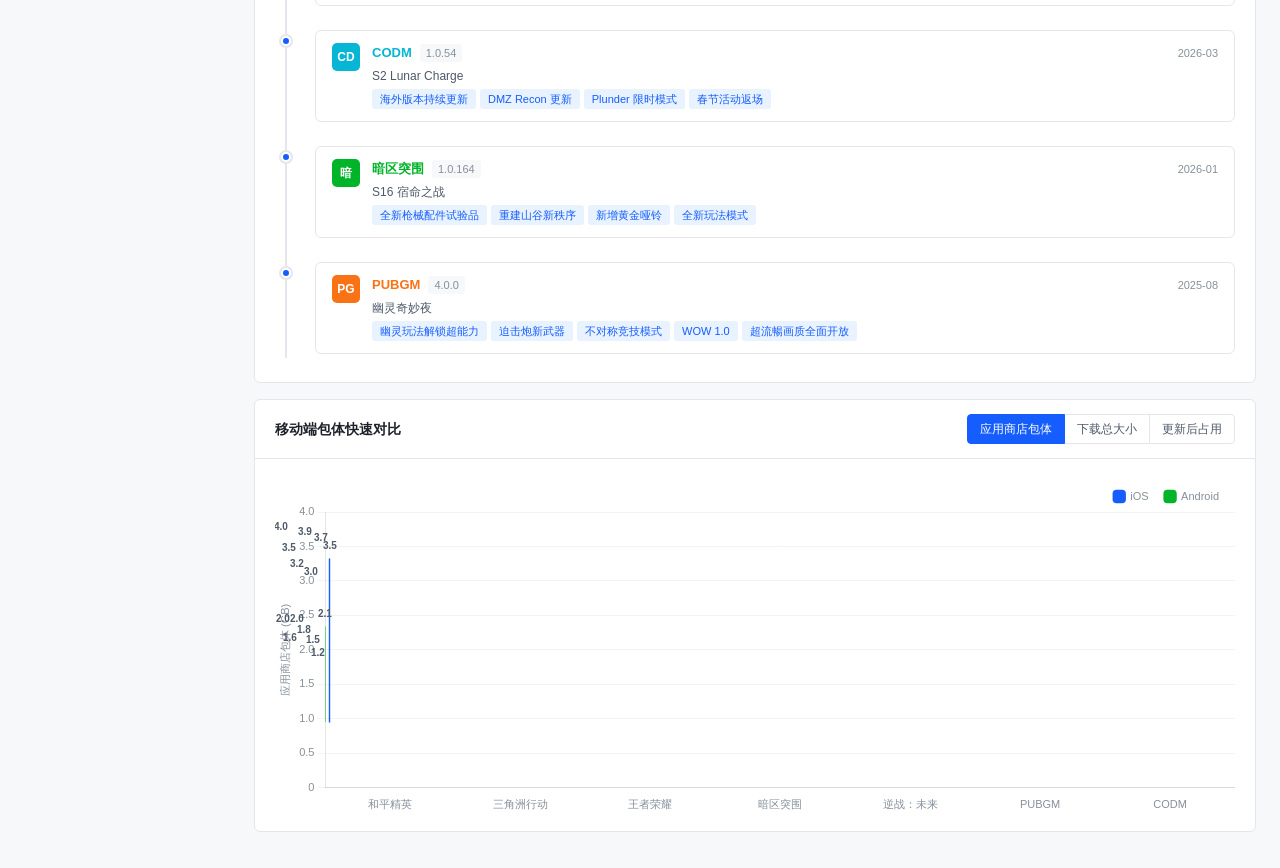
==== commit 7ca73931: "Fix static dashboard entry and remove hidden report section" ====
--- a/dashboard.html
+++ b/dashboard.html
@@ -1,320 +1,239 @@
-<!DOCTYPE html>
-<html lang="zh-CN">
-<head>
-  <meta charset="UTF-8">
-  <meta name="viewport" content="width=device-width, initial-scale=1.0">
-  <title>竞品分析看板 - G-Studio Insight</title>
-  <link rel="stylesheet" href="css/style.css">
-  <script src="js/chart.umd.min.js"></script>
-  <script src="js/chartjs-plugin-datalabels.min.js"></script>
-</head>
-<body>
-
-<!-- 移动端汉堡菜单按钮 -->
-<button class="mobile-menu-btn" id="mobileMenuBtn" aria-label="打开菜单">☰</button>
-<div class="mobile-overlay" id="mobileOverlay"></div>
-
-<!-- iOA 验证已禁用- 直接访问模式 -->
-<div class="ioa-login-overlay" id="ioaLoginOverlay" style="display:none"></div>
-
-<script>
-// iOA 验证已禁用，直接显示看板
-(function() {
-  document.getElementById('ioaLoginOverlay').style.display = 'none';
-  window.handleIOALogout = function() { location.reload(); };
-})();
-</script>
-
-<aside class="sidebar">
-  <div class="sidebar-header"><span class="header-icon">📊</span>竞品分析看板</div>
-  <nav class="sidebar-nav" id="sidebarNav">
-    <a class="nav-item active" data-section="overview">
-      <span class="nav-icon">📋</span>总览
-    </a>
-    <a class="nav-item" data-section="package-size">
-      <span class="nav-icon">📦</span>包体大小对比
-    </a>
-    <a class="nav-item" data-section="version-updates">
-      <span class="nav-icon">🔄</span>版本更新追踪
-    </a>
-    <!-- 体验服相关模块暂时隐藏 -->
-    <a class="nav-item" data-section="test-process" style="display:none">
-      <span class="nav-icon">🧪</span>体验服测试流程
-    </a>
-    <a class="nav-item" data-section="resource-breakdown">
-      <span class="nav-icon">📂</span>资源拆包分析
-    </a>
-    <a class="nav-item" data-section="pk-test-reports" style="display:none">
-      <span class="nav-icon">📝</span>和平精英体验服报告
-    </a>
-    <a class="nav-item" data-section="guide">
-      <span class="nav-icon">📖</span>集成指南
-    </a>
-    <a class="nav-item" data-section="wecom-bot">
-      <span class="nav-icon">🤖</span>企微机器人
-    </a>
-    <a class="nav-item" data-section="agent-panel">
-      <span class="nav-icon">⚙️</span>Agent 中心
-    </a>
-    <a class="nav-item" href="data-verify.html" target="_blank" style="border-top:1px solid #2a2a4a;margin-top:8px;padding-top:12px">
-      <span class="nav-icon">🔍</span>数据交叉验证
-    </a>
-  </nav>
-  <div class="sidebar-footer"><span class="dot-live"></span><span id="updateTime">数据加载中</span></div>
-</aside>
-
-<div class="main">
-  <div class="topbar">
-    <div class="topbar-title" id="pageTitle">竞品分析总览</div>
-    <div class="topbar-actions">
-      <div class="date-filter" id="dateFilter" style="display:flex;align-items:center;gap:8px;margin-right:12px">
-        <label style="font-size:12px;color:#86909c">时间范围:</label>
-        <input type="date" id="dateStart" style="padding:4px 8px;border:1px solid #e5e6eb;border-radius:4px;font-size:12px">
-        <span style="color:#c9cdd4">-</span>
-        <input type="date" id="dateEnd" style="padding:4px 8px;border:1px solid #e5e6eb;border-radius:4px;font-size:12px">
-        <button class="btn btn-sm" id="btnApplyDate" style="padding:4px 12px;font-size:12px">应用</button>
-        <button class="btn btn-sm" id="btnResetDate" style="padding:4px 12px;font-size:12px;background:#f2f3f5;color:#4e5969">重置</button>
-      </div>
-      <div class="btn-group" id="platformSwitch">
-        <button class="btn active" data-p="iOS">iOS</button>
-        <button class="btn" data-p="Android">Android</button>
-        <button class="btn" data-p="PC">PC</button>
-      </div>
-      <button class="btn btn-primary" id="btnExport">导出报告</button>
-    </div>
-  </div>
-
-  <!-- 总览 -->
-  <div class="section active" id="sec-overview">
-    <div class="stats" id="overviewStats"></div>
-    <div class="card card-highlight">
-      <div class="card-hd"><h3>📊 和平精英竞品对比核心结论与建议</h3><span class="tag tag-orange">运营视角</span></div>
-      <div class="card-bd" id="analysisConclusion"></div>
-    </div>
-    <div class="card">
-      <div class="card-hd"><h3>最新版本动态</h3><span class="tag tag-green">实时</span></div>
-      <div class="card-bd" id="timeline"></div>
-    </div>
-    <div class="card">
-      <div class="card-hd">
-        <h3>移动端包体快速对比</h3>
-        <div class="btn-group" id="overviewChartSwitch">
-          <button class="btn active" data-t="appStore">应用商店包体</button>
-          <button class="btn" data-t="totalDownload">下载总大小</button>
-          <button class="btn" data-t="afterUpdate">更新后占用</button>
-        </div>
-      </div>
-      <div class="card-bd"><div class="chart-box" id="chartOverviewWrap"><canvas id="chartOverview"></canvas></div></div>
-    </div>
-  </div>
-
-  <!-- 包体大小 -->
-  <div class="section" id="sec-package-size">
-    <div class="card">
-      <div class="card-hd"><h3 id="mobileSizeTitle">iOS 端包体大小对比(GB)</h3></div>
-      <div class="card-bd"><div class="chart-box chart-box-lg"><canvas id="chartMobile"></canvas></div></div>
-    </div>
-    <div class="card">
-      <div class="card-hd"><h3>PC 端包体大小对比(GB)</h3></div>
-      <div class="card-bd"><div class="chart-box"><canvas id="chartPC"></canvas></div></div>
-    </div>
-    <div class="card">
-      <div class="card-hd"><h3>包体详细数据</h3></div>
-      <div class="card-bd no-pad">
-        <div style="overflow-x:auto">
-          <table class="tbl">
-            <thead><tr><th>产品</th><th>版本</th><th>版本号</th><th>平台</th><th>应用商店包体</th><th>自动更新包体</th><th>下载总大小</th><th>系统显示占用</th><th>更新后占用</th></tr></thead>
-            <tbody id="pkgTableBody"></tbody>
-          </table>
-        </div>
-      </div>
-    </div>
-  </div>
-
-  <!-- 版本更新 -->
-  <div class="section" id="sec-version-updates">
-    <div class="card">
-      <div class="card-hd"><h3>版本发布甘特图</h3><span class="tag tag-blue">全产品对比</span></div>
-      <div class="card-bd" id="verGanttWrap"></div>
-    </div>
-    <div class="card">
-      <div class="card-hd"><h3>各产品版本更新频率</h3></div>
-      <div class="card-bd"><div class="chart-box"><canvas id="chartVerFreq"></canvas></div></div>
-    </div>
-    <div class="tabs" id="verTabs"></div>
-    <div class="card">
-      <div class="card-hd"><h3>版本更新详情</h3></div>
-      <div class="card-bd" id="verList"></div>
-    </div>
-  </div>
-
-  <!-- 体验服测试(暂时隐藏) -->
-  <div class="section" id="sec-test-process" style="display:none !important">
-    <div class="card">
-      <div class="card-hd"><h3>各产品体验服/测试安排</h3><span class="tag tag-green">2026年最新</span></div>
-      <div class="card-bd"><div class="grid-2" id="testGrid"></div></div>
-    </div>
-    <div class="card">
-      <div class="card-hd"><h3>更新流程对比</h3></div>
-      <div class="card-bd"><div class="grid-2" id="flowGrid"></div></div>
-    </div>
-    <div class="source-footer" id="testSourceFooter"></div>
-  </div>
-
-  <!-- 资源拆包 -->
-  <div class="section" id="sec-resource-breakdown">
-    <div class="tabs" id="resTabs"></div>
-    <div class="card-row">
-      <div class="card">
-        <div class="card-hd"><h3>资源构成占比</h3></div>
-        <div class="card-bd"><div class="chart-box"><canvas id="chartPie"></canvas></div></div>
-      </div>
-      <div class="card">
-        <div class="card-hd"><h3>资源大小详情</h3></div>
-        <div class="card-bd"><div class="chart-box"><canvas id="chartResBar"></canvas></div></div>
-      </div>
-    </div>
-    <div class="card">
-      <div class="card-hd"><h3>资源拆包数据表</h3></div>
-      <div class="card-bd no-pad">
-        <div style="overflow-x:auto">
-          <table class="tbl">
-            <thead><tr><th>产品/平台</th><th>资源类型</th><th>大小 (GB)</th><th>占比</th></tr></thead>
-            <tbody id="resTableBody"></tbody>
-          </table>
-        </div>
-      </div>
-    </div>
-    <div class="source-footer">
-      <strong>数据来源:</strong>资源拆包数据通过各应用商店下载后在设备端实际测量获取（iOS使用ASTC纹理格式，Android使用ETC2格式，因此同产品不同平台的资源大小存在差异）
-      数据刷新周期：双周更新。如需紧急更新，请联系看板管理员。
-    </div>
-  </div>
-
-  <!-- 和平精英体验服报告(暂时隐藏) -->
-  <div class="section" id="sec-pk-test-reports" style="display:none !important">
-    <div class="tabs" id="pkReportTabs"></div>
-    <div id="pkReportOverview"></div>
-    <div class="card">
-      <div class="card-hd"><h3>玩法模块评分</h3><span class="tag tag-blue">详细数据</span></div>
-      <div class="card-bd" id="pkReportModules"></div>
-    </div>
-    <div class="card-row">
-      <div class="card">
-        <div class="card-hd"><h3>模块评分分布</h3></div>
-        <div class="card-bd"><div class="chart-box" id="pkChartWrap"><canvas id="chartPkModules"></canvas></div></div>
-      </div>
-      <div class="card">
-        <div class="card-hd"><h3>版本满意度趋势</h3></div>
-        <div class="card-bd"><div class="chart-box" id="pkTrendWrap"><canvas id="chartPkTrend"></canvas></div></div>
-      </div>
-    </div>
-    <div class="card">
-      <div class="card-hd"><h3>核心发现</h3><span class="tag tag-orange">重点关注</span></div>
-      <div class="card-bd" id="pkCoreFindings"></div>
-    </div>
-    <div class="card">
-      <div class="card-hd"><h3>玩家建议</h3><span class="tag tag-green">改进方向</span></div>
-      <div class="card-bd" id="pkPlayerSuggestions"></div>
-    </div>
-    <div class="card">
-      <div class="card-hd"><h3>原始报告文件索引</h3><span class="tag tag-purple">引用文件</span></div>
-      <div class="card-bd" id="pkFileIndex"></div>
-    </div>
-  </div>
-
-  <!-- 集成指南 -->
-  <div class="section" id="sec-guide">
-    <div class="card"><div class="card-hd"><h3>集成指南</h3></div>
-      <div class="card-bd" id="guideContent"></div>
-    </div>
-  </div>
-
-  <!-- 企业微信机器人配置 -->
-  <div class="section" id="sec-wecom-bot">
-    <div class="card">
-      <div class="card-hd"><h3>🤖 企业微信群机器人配置</h3><span class="tag tag-blue">Webhook 推送</span></div>
-      <div class="card-bd" id="wecomConfigPanel"></div>
-    </div>
-    <div class="card">
-      <div class="card-hd"><h3>📊 报告预览与手动推送</h3><span class="tag tag-green">即时操作</span></div>
-      <div class="card-bd" id="wecomReportPanel"></div>
-    </div>
-    <div class="card">
-      <div class="card-hd"><h3>📋 推送记录</h3></div>
-      <div class="card-bd" id="wecomPushLog"></div>
-    </div>
-  </div>
-
-  <!-- Agent 控制中心 -->
-  <div class="section" id="sec-agent-panel">
-    <div class="stats" id="agentStats"></div>
-    <div class="card">
-      <div class="card-hd"><h3>⚙️ Agentic Engine 控制台</h3><span class="tag tag-purple">Autopilot</span></div>
-      <div class="card-bd" id="agentControlPanel"></div>
-    </div>
-    <div class="card">
-      <div class="card-hd"><h3>🔔 竞品变更预警</h3><span class="tag tag-red" id="agentAlertCount">0</span></div>
-      <div class="card-bd" id="agentAlertPanel"></div>
-    </div>
-    <div class="card-row">
-      <div class="card">
-        <div class="card-hd"><h3>📡 采集数据概览</h3><span class="tag tag-blue">App Store + 社区</span></div>
-        <div class="card-bd" id="agentCrawlPanel"></div>
-      </div>
-      <div class="card">
-        <div class="card-hd"><h3>🧠 情感分析 & 差异对比</h3><span class="tag tag-green">自动分析</span></div>
-        <div class="card-bd" id="agentAnalysisPanel"></div>
-      </div>
-    </div>
-    <div class="card">
-      <div class="card-hd"><h3>📋 执行日志</h3></div>
-      <div class="card-bd" id="agentLogPanel"></div>
-    </div>
-  </div>
-</div>
-
-<script src="js/data.js?v=20260420a"></script>
-<script src="js/app.v2026.js?v=20260420a"></script>
-<script>
-// 移动端汉堡菜单逻辑
-(function() {
-  const menuBtn = document.getElementById('mobileMenuBtn');
-  const overlay = document.getElementById('mobileOverlay');
-  const sidebar = document.querySelector('.sidebar');
-  
-  function openMenu() {
-    sidebar.classList.add('mobile-open');
-    overlay.classList.add('active');
-    menuBtn.textContent = '☰';
-  }
-  
-  function closeMenu() {
-    sidebar.classList.remove('mobile-open');
-    overlay.classList.remove('active');
-    menuBtn.textContent = '☰';
-  }
-  
-  menuBtn.addEventListener('click', function() {
-    if (sidebar.classList.contains('mobile-open')) {
-      closeMenu();
-    } else {
-      openMenu();
-    }
-  });
-  
-  overlay.addEventListener('click', closeMenu);
-  
-  // 点击导航项后自动关闭菜单
-  // Vercel deployment trigger 2026-04-17T15:44:00+08:00
-  document.querySelectorAll('.nav-item').forEach(function(item) {
-    item.addEventListener('click', function() {
-      if (window.innerWidth <= 768) {
-        closeMenu();
-      }
-    });
-  });
-})();
-</script>
-</body>
-</html>+﻿<!DOCTYPE html>
+<html lang="zh-CN">
+<head>
+  <meta charset="UTF-8">
+  <meta name="viewport" content="width=device-width, initial-scale=1.0">
+  <title>竞品分析 Dashboard - 腾讯内网</title>
+  <link rel="stylesheet" href="css/style.css">
+  <script src="js/chart.umd.min.js"></script>
+  <script src="js/chartjs-plugin-datalabels.min.js"></script>
+</head>
+<body>
+
+<!-- iOA 验证已禁用 - 直接访问模式 -->
+<div class="ioa-login-overlay" id="ioaLoginOverlay" style="display:none"></div>
+
+<script>
+// iOA 验证已禁用，直接显示看板
+(function() {
+  document.getElementById('ioaLoginOverlay').style.display = 'none';
+  window.handleIOALogout = function() { location.reload(); };
+})();
+</script>
+
+<aside class="sidebar">
+  <div class="sidebar-header"><span class="header-icon">📊</span>竞品分析看板</div>
+  <nav class="sidebar-nav" id="sidebarNav">
+    <a class="nav-item active" data-section="overview">
+      <span class="nav-icon">📋</span>总览
+    </a>
+    <a class="nav-item" data-section="package-size">
+      <span class="nav-icon">📦</span>包体大小对比
+    </a>
+    <a class="nav-item" data-section="version-updates">
+      <span class="nav-icon">🔄</span>版本更新追踪
+    </a>
+    <a class="nav-item" data-section="test-process">
+      <span class="nav-icon">🧪</span>体验服测试流程
+    </a>
+    <a class="nav-item" data-section="resource-breakdown">
+      <span class="nav-icon">📂</span>资源拆包分析
+    </a>
+
+    <a class="nav-item" data-section="guide">
+      <span class="nav-icon">📖</span>集成指南
+    </a>
+    <a class="nav-item" data-section="wecom-bot">
+      <span class="nav-icon">🤖</span>企微机器人
+    </a>
+    <a class="nav-item" data-section="agent-panel">
+      <span class="nav-icon">⚡</span>Agent 中心
+    </a>
+  </nav>
+  <div class="sidebar-footer"><span class="dot-live"></span><span id="updateTime">数据加载中</span></div>
+</aside>
+
+<div class="main">
+  <div class="topbar">
+    <div class="topbar-title" id="pageTitle">竞品分析总览</div>
+    <div class="topbar-actions">
+      <div class="date-filter" id="dateFilter" style="display:flex;align-items:center;gap:8px;margin-right:12px">
+        <label style="font-size:12px;color:#86909c">时间范围:</label>
+        <input type="date" id="dateStart" style="padding:4px 8px;border:1px solid #e5e6eb;border-radius:4px;font-size:12px">
+        <span style="color:#c9cdd4">至</span>
+        <input type="date" id="dateEnd" style="padding:4px 8px;border:1px solid #e5e6eb;border-radius:4px;font-size:12px">
+        <button class="btn btn-sm" id="btnApplyDate" style="padding:4px 12px;font-size:12px">应用</button>
+        <button class="btn btn-sm" id="btnResetDate" style="padding:4px 12px;font-size:12px;background:#f2f3f5;color:#4e5969">重置</button>
+      </div>
+      <div class="btn-group" id="platformSwitch">
+        <button class="btn active" data-p="iOS">iOS</button>
+        <button class="btn" data-p="Android">Android</button>
+        <button class="btn" data-p="PC">PC</button>
+      </div>
+      <button class="btn btn-primary" id="btnExport">导出报告</button>
+    </div>
+  </div>
+
+  <!-- 总览 -->
+  <div class="section active" id="sec-overview">
+    <div class="stats" id="overviewStats"></div>
+    <div class="card card-highlight">
+      <div class="card-hd"><h3>📊 和平精英竞品对比核心结论与建议</h3><span class="tag tag-orange">运营视角</span></div>
+      <div class="card-bd" id="analysisConclusion"></div>
+    </div>
+    <div class="card">
+      <div class="card-hd"><h3>最新版本动态</h3><span class="tag tag-green">实时</span></div>
+      <div class="card-bd" id="timeline"></div>
+    </div>
+    <div class="card">
+      <div class="card-hd">
+        <h3>移动端包体快速对比</h3>
+        <div class="btn-group" id="overviewChartSwitch">
+          <button class="btn active" data-t="appStore">应用商店包体</button>
+          <button class="btn" data-t="totalDownload">下载总大小</button>
+          <button class="btn" data-t="afterUpdate">更新后占用</button>
+        </div>
+      </div>
+      <div class="card-bd"><div class="chart-box" id="chartOverviewWrap"><canvas id="chartOverview"></canvas></div></div>
+    </div>
+  </div>
+
+  <!-- 包体大小 -->
+  <div class="section" id="sec-package-size">
+    <div class="card">
+      <div class="card-hd"><h3 id="mobileSizeTitle">iOS 端包体大小对比 (GB)</h3></div>
+      <div class="card-bd"><div class="chart-box chart-box-lg"><canvas id="chartMobile"></canvas></div></div>
+    </div>
+    <div class="card">
+      <div class="card-hd"><h3>PC 端包体大小对比 (GB)</h3></div>
+      <div class="card-bd"><div class="chart-box"><canvas id="chartPC"></canvas></div></div>
+    </div>
+    <div class="card">
+      <div class="card-hd"><h3>包体详细数据表</h3></div>
+      <div class="card-bd no-pad">
+        <div style="overflow-x:auto">
+          <table class="tbl">
+            <thead><tr><th>产品</th><th>版本</th><th>版本名</th><th>平台</th><th>应用商店包体</th><th>自动更新包体</th><th>下载总大小</th><th>系统显示占用</th><th>更新后占用</th></tr></thead>
+            <tbody id="pkgTableBody"></tbody>
+          </table>
+        </div>
+      </div>
+    </div>
+  </div>
+
+  <!-- 版本更新 -->
+  <div class="section" id="sec-version-updates">
+    <div class="card">
+      <div class="card-hd"><h3>版本发布甘特图</h3><span class="tag tag-blue">全产品对比</span></div>
+      <div class="card-bd" id="verGanttWrap"></div>
+    </div>
+    <div class="card">
+      <div class="card-hd"><h3>各产品版本更新频率</h3></div>
+      <div class="card-bd"><div class="chart-box"><canvas id="chartVerFreq"></canvas></div></div>
+    </div>
+    <div class="tabs" id="verTabs"></div>
+    <div class="card">
+      <div class="card-hd"><h3>版本更新详情</h3></div>
+      <div class="card-bd" id="verList"></div>
+    </div>
+  </div>
+
+  <!-- 体验服测试 -->
+  <div class="section" id="sec-test-process">
+    <div class="card">
+      <div class="card-hd"><h3>各产品体验服/测试安排</h3><span class="tag tag-green">2026年最新</span></div>
+      <div class="card-bd"><div class="grid-2" id="testGrid"></div></div>
+    </div>
+    <div class="card">
+      <div class="card-hd"><h3>更新流程对比</h3></div>
+      <div class="card-bd"><div class="grid-2" id="flowGrid"></div></div>
+    </div>
+    <div class="source-footer" id="testSourceFooter"></div>
+  </div>
+
+  <!-- 资源拆包 -->
+  <div class="section" id="sec-resource-breakdown">
+    <div class="tabs" id="resTabs"></div>
+    <div class="card-row">
+      <div class="card">
+        <div class="card-hd"><h3>资源构成占比</h3></div>
+        <div class="card-bd"><div class="chart-box"><canvas id="chartPie"></canvas></div></div>
+      </div>
+      <div class="card">
+        <div class="card-hd"><h3>资源大小详情</h3></div>
+        <div class="card-bd"><div class="chart-box"><canvas id="chartResBar"></canvas></div></div>
+      </div>
+    </div>
+    <div class="card">
+      <div class="card-hd"><h3>资源拆包数据表</h3></div>
+      <div class="card-bd no-pad">
+        <div style="overflow-x:auto">
+          <table class="tbl">
+            <thead><tr><th>产品/平台</th><th>资源类型</th><th>大小 (GB)</th><th>占比</th></tr></thead>
+            <tbody id="resTableBody"></tbody>
+          </table>
+        </div>
+      </div>
+    </div>
+    <div class="source-footer">
+      <strong>数据来源：</strong>资源拆包数据通过各应用商店下载后在设备端实际测量获取（iOS使用ASTC纹理格式，Android使用ETC2格式，因此同产品不同平台的资源大小存在差异）。
+      数据刷新周期：双周更新。如需紧急更新，请联系看板管理员。
+    </div>
+  </div>
+
+
+  <div class="section" id="sec-guide">
+    <div class="card"><div class="card-hd"><h3>集成指南</h3></div>
+      <div class="card-bd" id="guideContent"></div>
+    </div>
+  </div>
+
+  <!-- 企业微信机器人配置 -->
+  <div class="section" id="sec-wecom-bot">
+    <div class="card">
+      <div class="card-hd"><h3>🤖 企业微信群机器人配置</h3><span class="tag tag-blue">Webhook 推送</span></div>
+      <div class="card-bd" id="wecomConfigPanel"></div>
+    </div>
+    <div class="card">
+      <div class="card-hd"><h3>📊 报告预览与手动推送</h3><span class="tag tag-green">即时操作</span></div>
+      <div class="card-bd" id="wecomReportPanel"></div>
+    </div>
+    <div class="card">
+      <div class="card-hd"><h3>📋 推送记录</h3></div>
+      <div class="card-bd" id="wecomPushLog"></div>
+    </div>
+  </div>
+
+  <!-- Agent 控制中心 -->
+  <div class="section" id="sec-agent-panel">
+    <div class="stats" id="agentStats"></div>
+    <div class="card">
+      <div class="card-hd"><h3>⚡ Agentic Engine 控制台</h3><span class="tag tag-purple">Autopilot</span></div>
+      <div class="card-bd" id="agentControlPanel"></div>
+    </div>
+    <div class="card">
+      <div class="card-hd"><h3>🔔 竞品变更预警</h3><span class="tag tag-red" id="agentAlertCount">0条</span></div>
+      <div class="card-bd" id="agentAlertPanel"></div>
+    </div>
+    <div class="card-row">
+      <div class="card">
+        <div class="card-hd"><h3>📡 采集数据概览</h3><span class="tag tag-blue">App Store + 社区</span></div>
+        <div class="card-bd" id="agentCrawlPanel"></div>
+      </div>
+      <div class="card">
+        <div class="card-hd"><h3>🧠 情感分析 & 差异对比</h3><span class="tag tag-green">自动分析</span></div>
+        <div class="card-bd" id="agentAnalysisPanel"></div>
+      </div>
+    </div>
+    <div class="card">
+      <div class="card-hd"><h3>📋 执行日志</h3></div>
+      <div class="card-bd" id="agentLogPanel"></div>
+    </div>
+  </div>
+</div>
+
+<script src="js/data.js?v=20260427fix1"></script>
+<script src="js/app.js?v=20260427fix1"></script>
+</body>
+</html>
+
